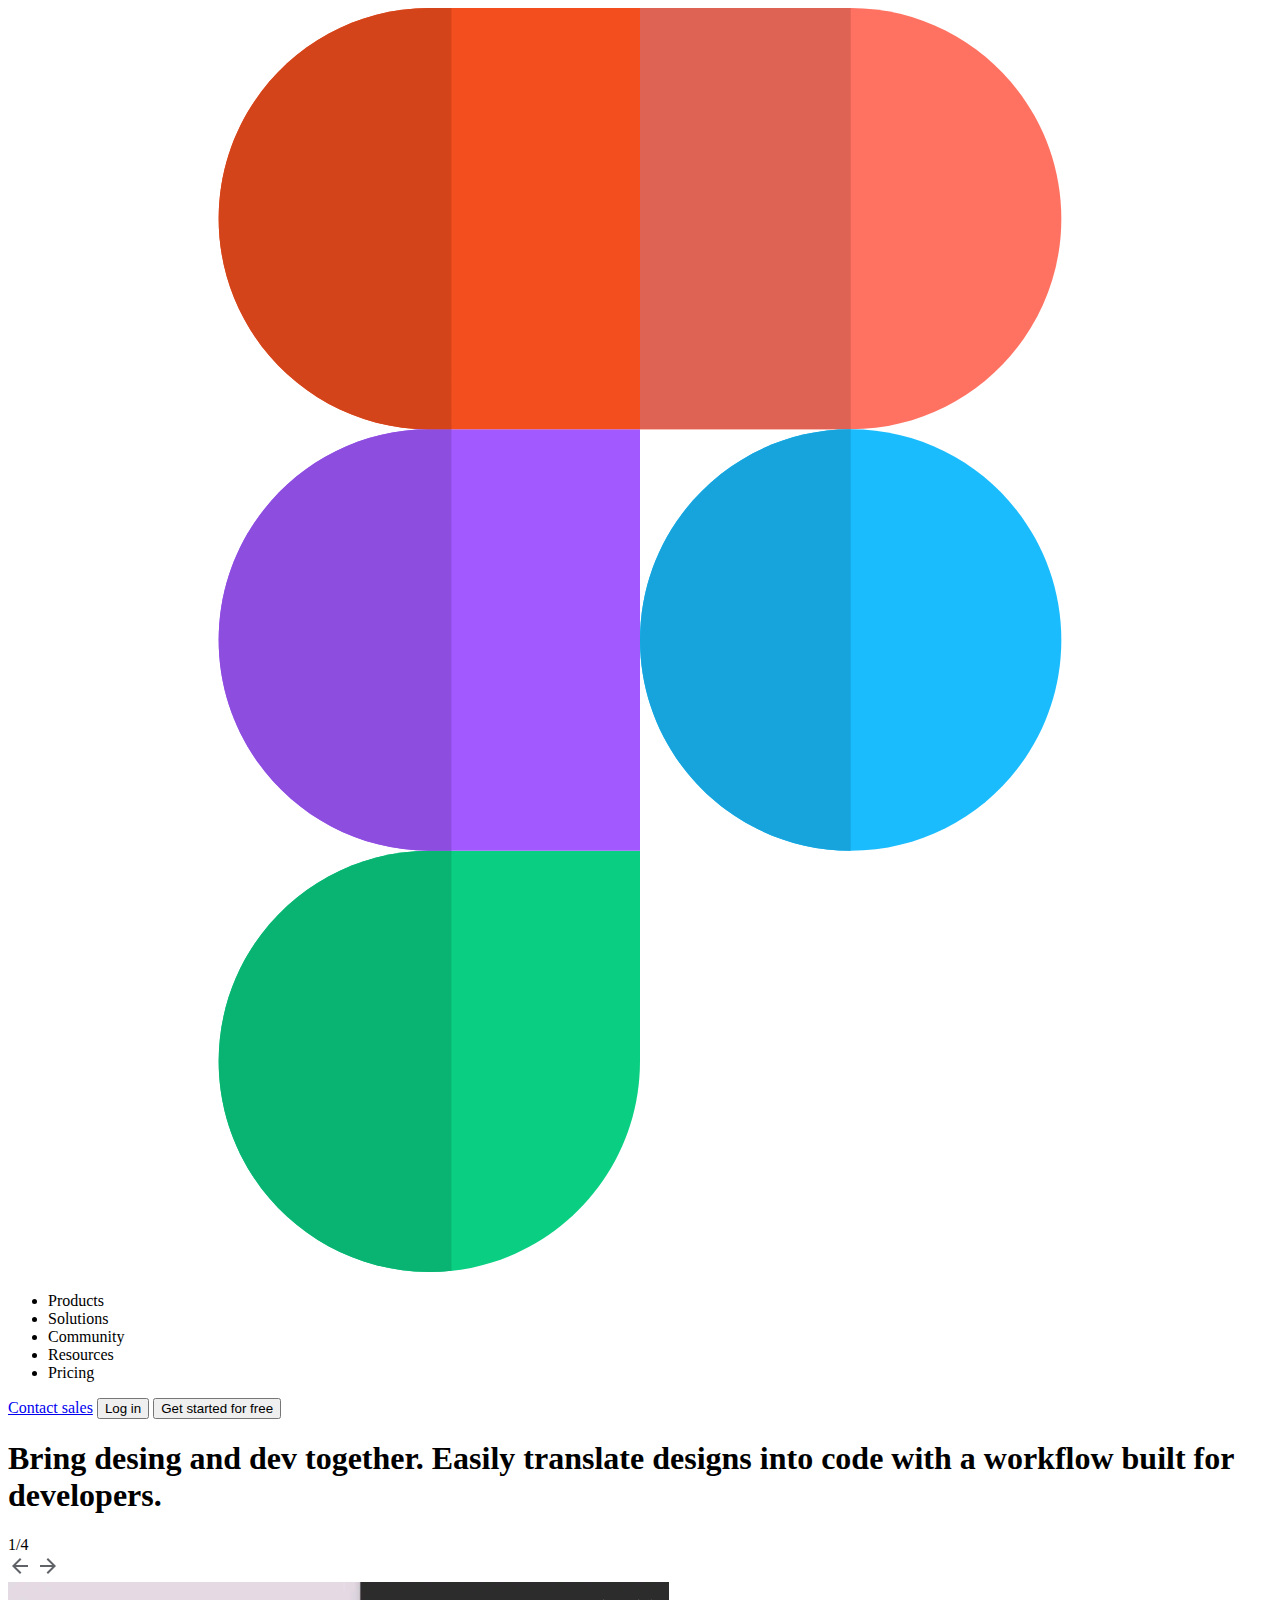
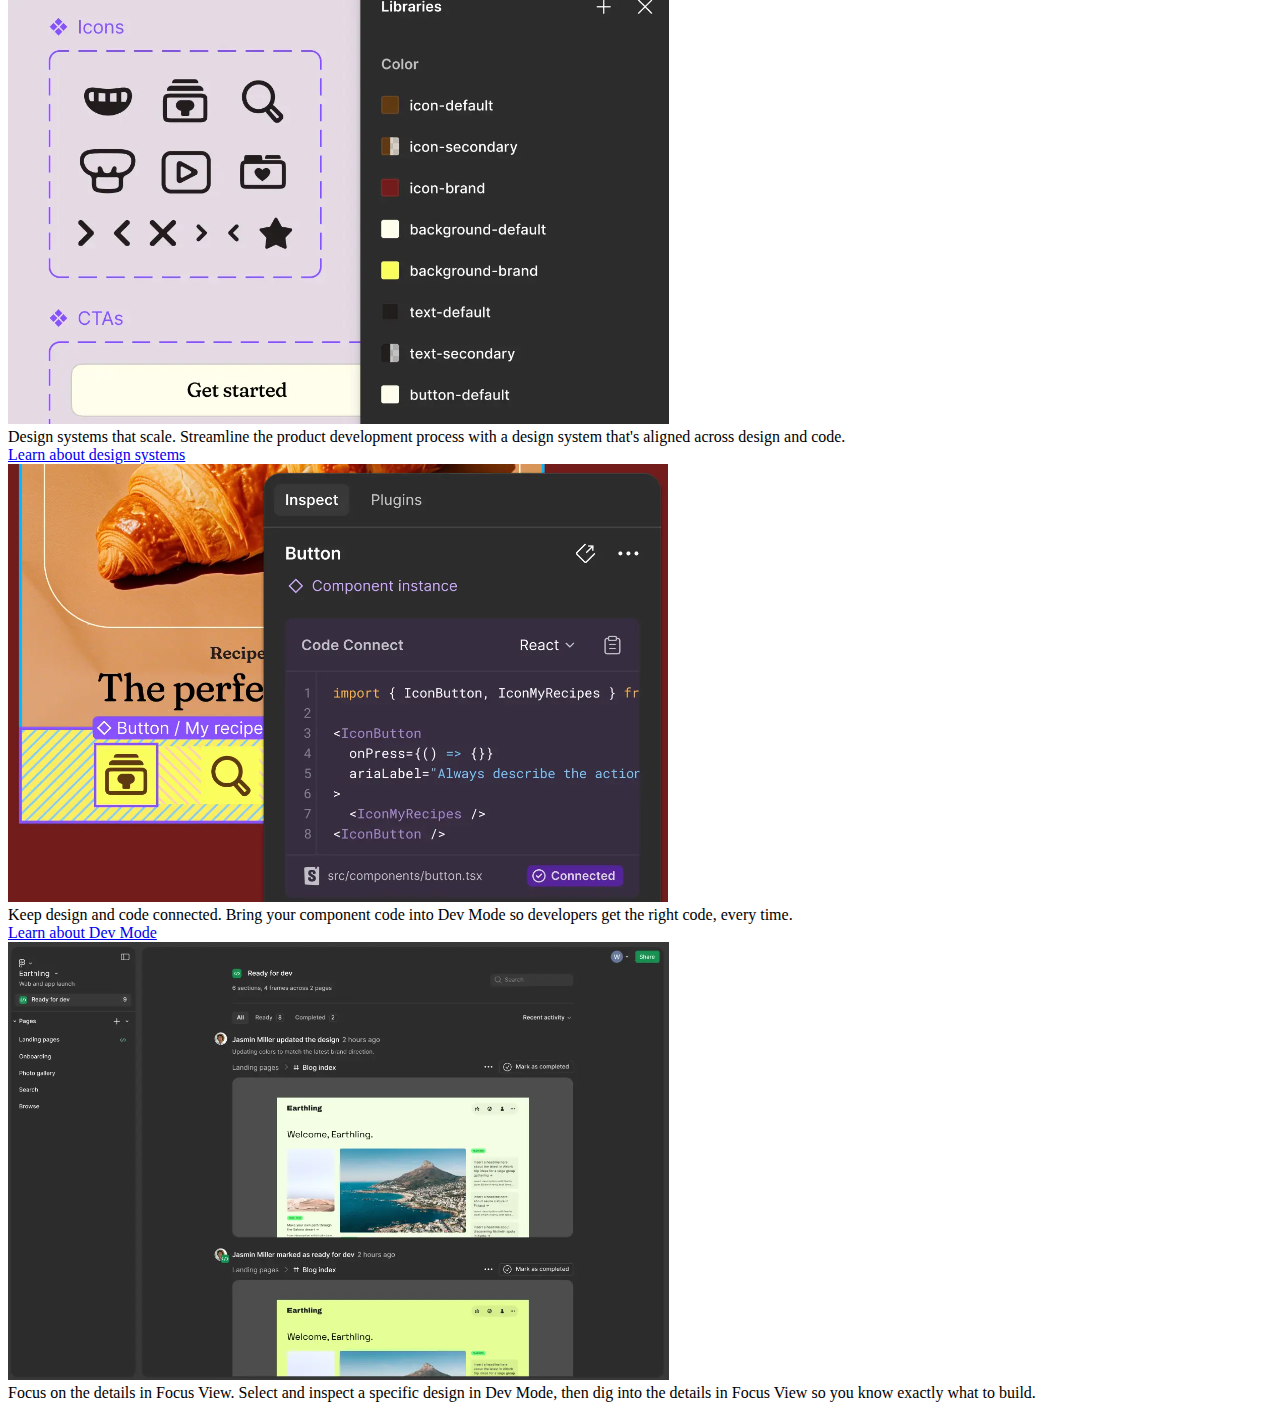
==== Assigmnent2/index.html @ 89ba0352 "HTML-structure" ====
<!DOCTYPE html>
<html lang="en">
 <head>

 </head>

 <body>


  
<div class="navbar">
  <nav class="navbar-left">
    <img src="/Assigmnent2/images/figma.svg">
    <ul>
      <li>Products</li>
      <li>Solutions</li>
      <li>Community</li>
      <li>Resources</li>
      <li>Pricing</li>
    </ul>
  </nav>
  <div class="navbar-right">
    <a href="#">Contact sales</a>
    <button class="btn log-in">Log in</button>
    <button class="btn free">Get started for free</button>
</div>

<section class="main-section">
  <h1 class="header"><span class="bolder">Bring desing and dev together.</span> Easily translate designs into code with a workflow built for developers.</h1>

  <div class="image-nav">
    <div class="numbers">1/4</div>
    <img src="/Assigmnent2/images/arrow-back.svg">
    <img src="/Assigmnent2/images/arrow-forward.svg">
  </div>

  <div class="img-container">
    <div class="container">
      <img src="/Assigmnent2/images/img1.png">
      <div class="description"><span class="bolder">Design systems that scale.</span> Streamline the product development process with a design system that's aligned across design and code.
      </div>
      <a href="#">Learn about design systems</a>
    </div>

    <div class="container">
      <img src="/Assigmnent2/images/img2.png">
      <div class="description"><span class="bolder">Keep design and code connected.</span> Bring your component code into Dev Mode so developers get the right code, every time.
      </div>
      <a href="#">Learn about Dev Mode</a>
    </div>

    <div class="container">
      <img src="/Assigmnent2/images/img3.png">
      <div class="description"><span class="bolder">Focus on the details in Focus View.</span> Select and inspect a specific design in Dev Mode, then dig into the details in Focus View so you know exactly what to build.
      </div>
      <a href="#"></a>
    </div>
  </div>
</section>

<footer>

</footer>
 </body>
</html>
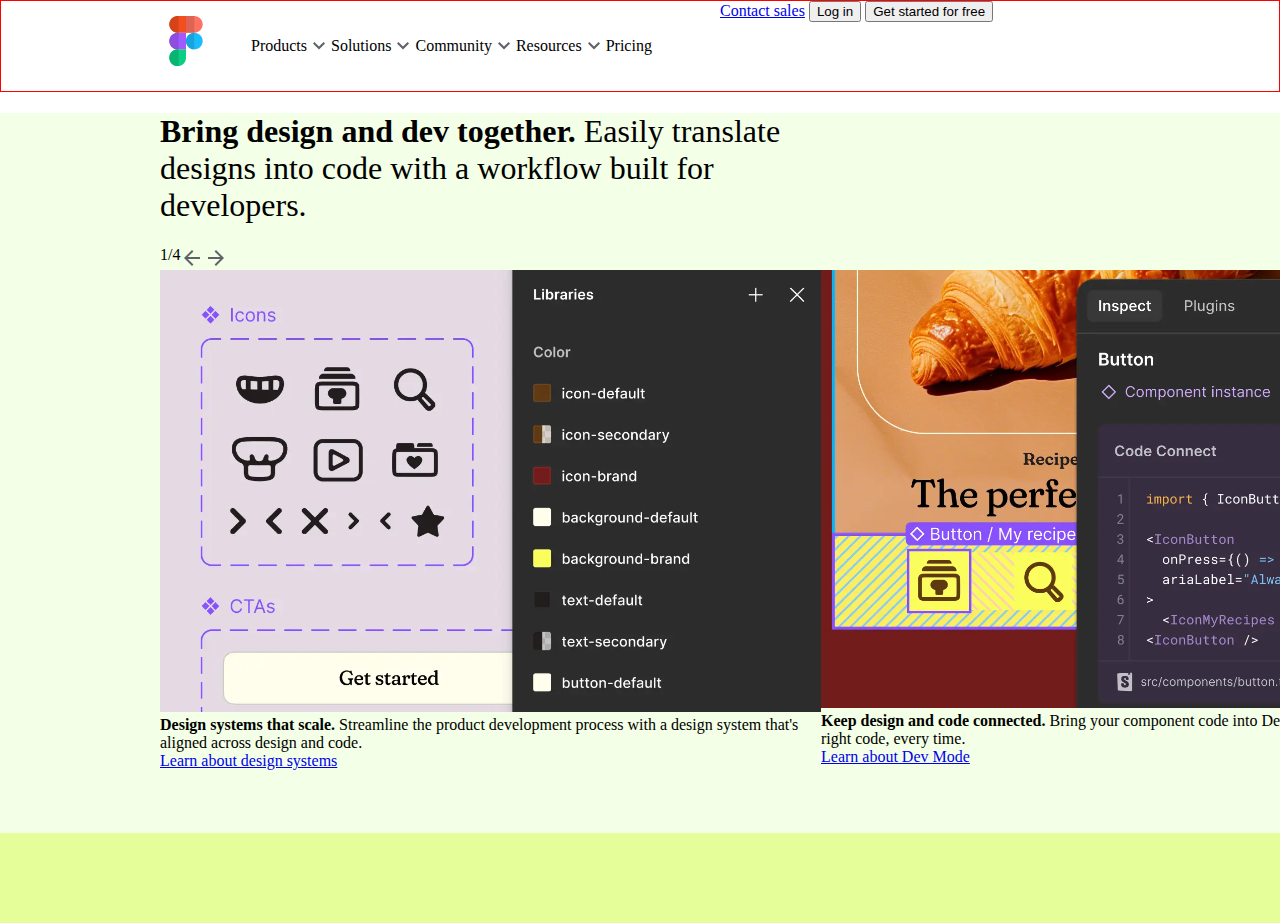
==== commit 325a3137: "ccs-file-created" ====
--- a/Assigmnent2/index.html
+++ b/Assigmnent2/index.html
@@ -1,7 +1,8 @@
 <!DOCTYPE html>
 <html lang="en">
  <head>
-
+  <title>Figma</title>
+  <link rel="stylesheet" href="./styles.css" type="text/css"></link>
  </head>
 
  <body>
@@ -10,23 +11,24 @@
   
 <div class="navbar">
   <nav class="navbar-left">
-    <img src="/Assigmnent2/images/figma.svg">
-    <ul>
-      <li>Products</li>
-      <li>Solutions</li>
-      <li>Community</li>
-      <li>Resources</li>
-      <li>Pricing</li>
+    <img src="/Assigmnent2/images/figma.svg" class="logo">
+    <ul class="menu-list">
+      <li class="menu-item">Products<img src="/Assigmnent2/images/arrow-down.svg" class="arrow-down"></li>
+      <li class="menu-item">Solutions<img src="/Assigmnent2/images/arrow-down.svg"class="arrow-down"></li>
+      <li class="menu-item">Community<img src="/Assigmnent2/images/arrow-down.svg"class="arrow-down"></li>
+      <li class="menu-item"class="arrow-down">Resources<img src="/Assigmnent2/images/arrow-down.svg"class="arrow-down"></li>
+      <li class="menu-item">Pricing</li>
     </ul>
   </nav>
   <div class="navbar-right">
     <a href="#">Contact sales</a>
     <button class="btn log-in">Log in</button>
     <button class="btn free">Get started for free</button>
+  </div>
 </div>
 
 <section class="main-section">
-  <h1 class="header"><span class="bolder">Bring desing and dev together.</span> Easily translate designs into code with a workflow built for developers.</h1>
+  <h1 class="header"><span class="bolder">Bring design and dev together.</span> Easily translate designs into code with a workflow built for developers.</h1>
 
   <div class="image-nav">
     <div class="numbers">1/4</div>
@@ -58,9 +60,9 @@
   </div>
 </section>
 
-<footer>
+<div class="footer">
 
-</footer>
+</div>
  </body>
 </html>
 
--- a/Assigmnent2/styles.css
+++ b/Assigmnent2/styles.css
@@ -0,0 +1,65 @@
+body {
+  height: 100vh;
+  width: 100vw;
+  margin: 0;
+}
+
+.logo {
+  width: 50px;
+  height: 80px;
+}
+
+.navbar {
+  border: 1px solid red;
+  display: flex;
+  height: 10vh;
+}
+
+.navbar > * {
+  width: 50%
+}
+
+.navbar-left, .menu-list {
+  display: flex;
+}
+
+.menu-item {
+  list-style-type: none;
+  display: flex;
+  justify-content: center;
+  align-items: center;
+}
+
+.image-nav {
+  display: flex;
+}
+
+.img-container {
+  display: flex;
+}
+
+.header {
+  width: 50%;
+  font-weight: 500;
+}
+
+.bolder {
+  font-weight: 700
+}
+
+.main-section {
+  background-color: hsl(88, 100%, 95%);
+  width: 100vw;
+  height: 80vh;
+}
+
+.footer {
+  background-color: hsl(75, 98%, 80%);
+  width: 100vw;
+  height: 10vh;;
+
+}
+
+.main-section, .navbar {
+  padding-left: 10rem;
+}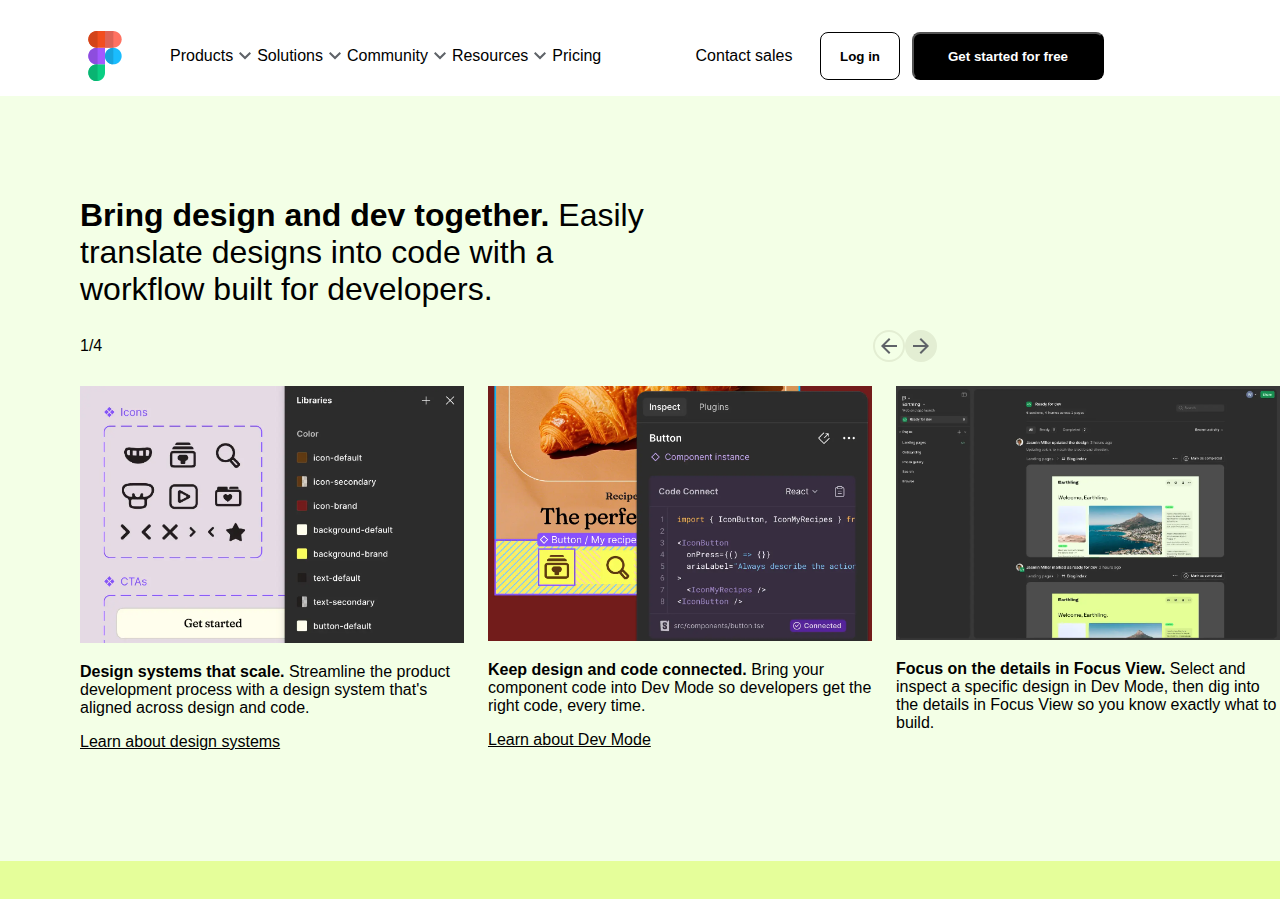
==== commit 61d39108: "css-styling" ====
--- a/Assigmnent2/index.html
+++ b/Assigmnent2/index.html
@@ -2,67 +2,100 @@
 <html lang="en">
  <head>
   <title>Figma</title>
-  <link rel="stylesheet" href="./styles.css" type="text/css"></link>
+  <link rel="stylesheet" href="./styles.css" type="text/css">
+  <link rel="preconnect" href="https://fonts.googleapis.com">
+  <link rel="preconnect" href="https://fonts.gstatic.com" crossorigin>
+  <link href="https://fonts.googleapis.com/css2?family=PT+Sans+Narrow:wght@400;700&family=Ubuntu+Sans:ital,wght@0,100..800;1,100..800&display=swap" rel="stylesheet">
  </head>
 
  <body>
 
 
+<header>
+  <nav class="navbar">
+    <div class="navbar-left">
+      <img src="/Assigmnent2/images/figma.svg" class="logo">
+      <ul class="menu-list">
+        <li class="menu-item arrow-down">
+          <div class="nav-item">Products</div>
+          <img src="/Assigmnent2/images/arrow-down.svg">
+        </li>
   
-<div class="navbar">
-  <nav class="navbar-left">
-    <img src="/Assigmnent2/images/figma.svg" class="logo">
-    <ul class="menu-list">
-      <li class="menu-item">Products<img src="/Assigmnent2/images/arrow-down.svg" class="arrow-down"></li>
-      <li class="menu-item">Solutions<img src="/Assigmnent2/images/arrow-down.svg"class="arrow-down"></li>
-      <li class="menu-item">Community<img src="/Assigmnent2/images/arrow-down.svg"class="arrow-down"></li>
-      <li class="menu-item"class="arrow-down">Resources<img src="/Assigmnent2/images/arrow-down.svg"class="arrow-down"></li>
-      <li class="menu-item">Pricing</li>
-    </ul>
+        <li class="menu-item arrow-down">
+          <div class="nav-item">Solutions</div>
+          <img src="/Assigmnent2/images/arrow-down.svg">
+        </li>
+  
+        <li class="menu-item arrow-down">
+          <div class="nav-item">Community</div>
+          <img src="/Assigmnent2/images/arrow-down.svg">
+        </li>
+  
+        <li class="menu-item arrow-down">
+          <div class="nav-item">Resources</div>
+          <img src="/Assigmnent2/images/arrow-down.svg">
+        </li>
+  
+        <li class="menu-item">
+          <div class="nav-item">Pricing</div>
+        </li>
+      </ul>
+    </div>
+    <div class="navbar-right">
+        <a href="#" class="contact">Contact sales</a>
+        <button class="btn log-in">Log in</button>
+        <button class="btn free">Get started for free</button>
+    </div>
+    
+    
   </nav>
-  <div class="navbar-right">
-    <a href="#">Contact sales</a>
-    <button class="btn log-in">Log in</button>
-    <button class="btn free">Get started for free</button>
-  </div>
-</div>
+</header>
+
 
 <section class="main-section">
   <h1 class="header"><span class="bolder">Bring design and dev together.</span> Easily translate designs into code with a workflow built for developers.</h1>
 
   <div class="image-nav">
     <div class="numbers">1/4</div>
-    <img src="/Assigmnent2/images/arrow-back.svg">
-    <img src="/Assigmnent2/images/arrow-forward.svg">
+    <div class="arrows">
+      <div class="circle lighten">
+        <img src="/Assigmnent2/images/arrow-back.svg">
+      </div>
+    
+      <div class="circle">
+        <img src="/Assigmnent2/images/arrow-forward.svg">
+      </div>
+      
+    </div>
   </div>
 
   <div class="img-container">
     <div class="container">
-      <img src="/Assigmnent2/images/img1.png">
+      <img src="/Assigmnent2/images/img1.png" class="image">
       <div class="description"><span class="bolder">Design systems that scale.</span> Streamline the product development process with a design system that's aligned across design and code.
       </div>
-      <a href="#">Learn about design systems</a>
+      <a href="#" class="link">Learn about design systems</a>
     </div>
 
     <div class="container">
-      <img src="/Assigmnent2/images/img2.png">
+      <img src="/Assigmnent2/images/img2.png" class="image">
       <div class="description"><span class="bolder">Keep design and code connected.</span> Bring your component code into Dev Mode so developers get the right code, every time.
       </div>
-      <a href="#">Learn about Dev Mode</a>
+      <a href="#" class="link">Learn about Dev Mode</a>
     </div>
 
     <div class="container">
-      <img src="/Assigmnent2/images/img3.png">
+      <img src="/Assigmnent2/images/img3.png" class="image">
       <div class="description"><span class="bolder">Focus on the details in Focus View.</span> Select and inspect a specific design in Dev Mode, then dig into the details in Focus View so you know exactly what to build.
       </div>
-      <a href="#"></a>
+     
     </div>
   </div>
 </section>
 
-<div class="footer">
+  <div class="footer">
 
-</div>
- </body>
+  </div>
+  </body>
 </html>
 
--- a/Assigmnent2/styles.css
+++ b/Assigmnent2/styles.css
@@ -1,8 +1,17 @@
-body {
-  height: 100vh;
-  width: 100vw;
+* {
+  box-sizing: border-box;
+}
+
+html, body {
+  width: 100%;
+  height: 100%;
   margin: 0;
+  padding: 0;
+  font-family: 'Ubuntu Sans', Helvetica, sans-serif;
+  overflow-x: hidden;
 }
+
+
 
 .logo {
   width: 50px;
@@ -10,17 +19,19 @@
 }
 
 .navbar {
-  border: 1px solid red;
   display: flex;
-  height: 10vh;
+  height: 10%;
+  width: 100%;
+  padding-top: 1rem; 
 }
 
 .navbar > * {
   width: 50%
 }
 
-.navbar-left, .menu-list {
+.navbar-left, .menu-list, .navbar-right {
   display: flex;
+  align-items: center;
 }
 
 .menu-item {
@@ -28,14 +39,31 @@
   display: flex;
   justify-content: center;
   align-items: center;
+  cursor: pointer;
+  width: auto;
+}
+
+.nav-item {
+  transition: 1s;
+}
+
+.nav-item:hover, .contact:hover {
+  box-shadow: 0 1px 0 #000000;
 }
 
 .image-nav {
   display: flex;
+  align-items: center;
+  justify-content: space-between;
+  width: 100%;
 }
 
 .img-container {
   display: flex;
+  gap: 1.5rem;
+  width: 100%;
+  margin-top: 1.5rem;
+  height: 100%;
 }
 
 .header {
@@ -49,17 +77,114 @@
 
 .main-section {
   background-color: hsl(88, 100%, 95%);
-  width: 100vw;
-  height: 80vh;
+  width: 100%;
+  min-height: calc(100vh - 15vh);
+  padding-top: 5rem;
+  flex-grow: 1;
 }
 
 .footer {
   background-color: hsl(75, 98%, 80%);
-  width: 100vw;
-  height: 10vh;;
+  width: 100%;
+  height: 3vw;
+  flex-shrink: 0;
 
 }
 
 .main-section, .navbar {
-  padding-left: 10rem;
-}+  padding-left: 5rem;
+}
+
+.navbar-right {
+  gap: 0.75rem;
+}
+
+.contact {
+  text-decoration: none;
+  color: #000000;
+  transition: 1s;
+  width: 8rem;
+  text-align: center;
+}
+
+
+.btn {
+  cursor: pointer;
+  height: 60%;
+  border-radius: 8px;
+  transition: 0.5s;
+  font-weight: 700;
+}
+
+.btn:hover {
+  border-radius: 0px
+}
+
+.log-in {
+  background-color: white;
+  border: 1.5px solid #000000;
+  width: 5rem;
+}
+
+.free {
+  color: white;
+  background-color: #000000;
+  width: 12rem;
+}
+
+.arrows {
+  display: flex;
+  flex-grow: 1;
+}
+
+.circle {
+  height: 2rem;
+  width: 2rem;
+  border-radius: 50%;
+  background-color: hsl(85, 43%, 88%);
+  display: flex;
+  justify-content: center;
+  align-items: center;
+  border: 2px solid hsl(85, 43%, 88%);
+  cursor: pointer;
+}
+
+.circle:hover {
+  background-color: black;
+}
+
+.lighten {
+  background-color: hsl(88, 100%, 95%)
+}
+.lighten:hover {
+  background-color: hsl(85, 43%, 88%);
+}
+
+.container {
+  width: 100%;
+  height: 100%;
+  min-width: 30%;
+}
+
+.container > * {
+  width: 100%;
+}
+
+.image{
+  height: auto;
+}
+
+
+.description {
+  padding: 1rem 0;
+}
+
+.link {
+  color: #000000; 
+  height: auto;
+}
+
+.numbers {
+  flex-grow: 2.25;
+}
+
